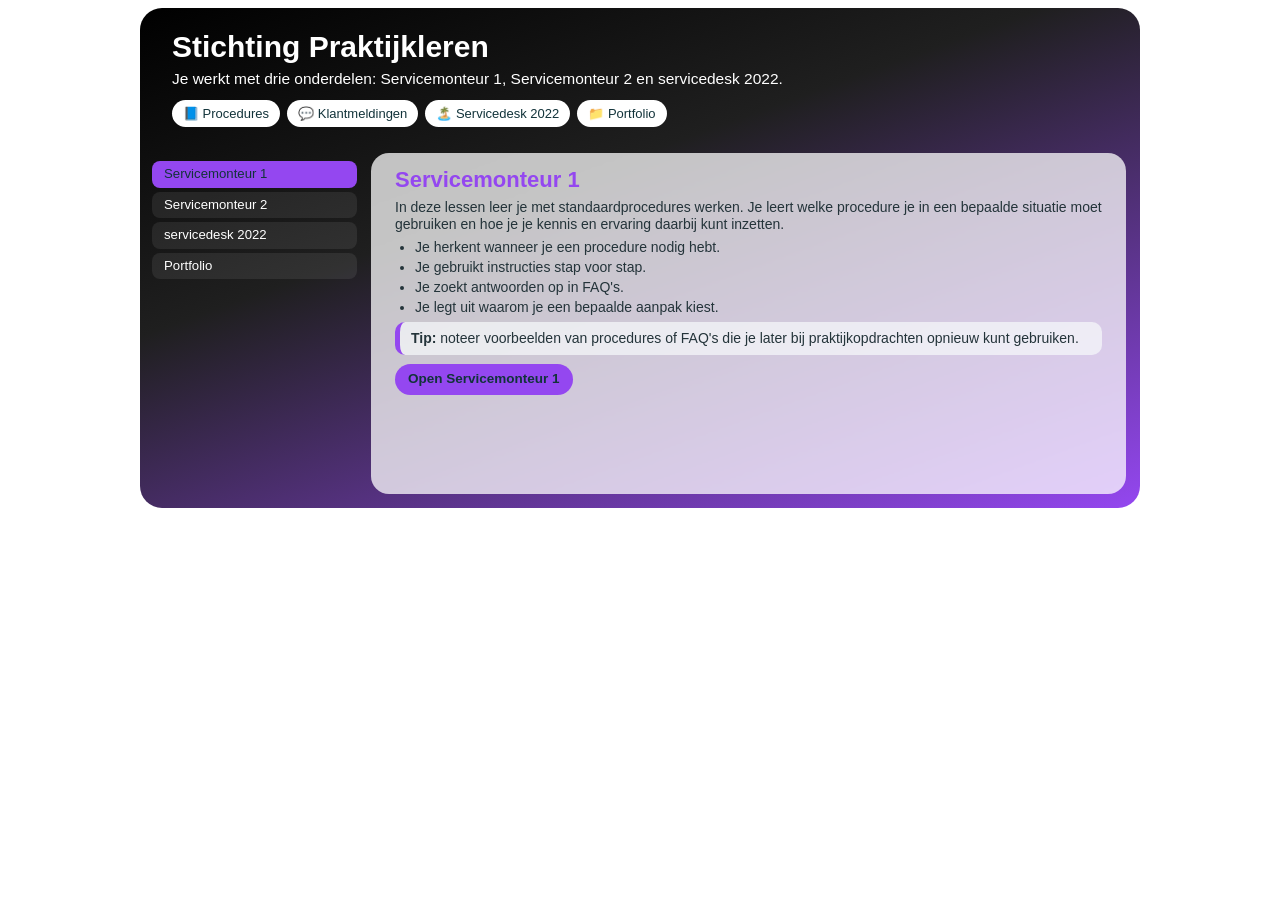
==== connectedspl.html @ fda85d9c "Add files via upload" ====
<!DOCTYPE html>
<html lang="nl">
<head>
<meta charset="UTF-8">
<title>Stichting Praktijkleren - Service Monteur</title>

<style>
* {
  box-sizing: border-box;
}

.tab-wrapper {
  width: 1000px;
  height: 500px;
  margin: 0 auto;
  font-family: Arial, sans-serif;
  overflow: hidden;
  border-radius: 22px;
  background: linear-gradient(160deg, #000000 0%, #1f1f1f 38%, #9447F0 100%);
}

.banner {
  height: 145px;
  box-sizing: border-box;
  background: transparent;
  border-radius: 22px 22px 0 0;
  color: white;
  padding: 22px 32px 16px;
}

.banner h1 {
  margin: 0 0 6px;
  font-size: 30px;
  line-height: 1.1;
  color: white;
}

.banner p {
  margin: 0;
  font-size: 15.5px;
  line-height: 1.35;
  max-width: 870px;
  color: white;
}

.chips {
  display: flex;
  gap: 7px;
  flex-wrap: wrap;
  margin-top: 10px;
}

.chips span {
  background: white;
  color: #12333a;
  border-radius: 999px;
  padding: 6px 11px;
  font-size: 13px;
}

.tab-page {
  height: 355px;
  display: flex;
  gap: 12px;
  border: none;
  border-radius: 0 0 22px 22px;
  overflow: hidden;
  background: transparent;
  padding: 0 14px 14px 0;
}

.tab-menu {
  flex: 0 0 205px;
  width: 205px;
  background: transparent;
  padding: 8px 0 10px 12px;
  overflow: hidden;
  position: relative;
  z-index: 2;
}

.tab-button {
  width: 100%;
  display: block;
  border: none;
  background: rgba(255,255,255,0.08);
  color: white;
  text-align: left;
  padding: 6px 12px;
  margin-bottom: 4px;
  border-radius: 8px;
  cursor: pointer;
  font-size: 13.2px;
  line-height: 1.1;
}

.tab-button:hover,
.tab-button.active {
  background: #9447F0;
  color: #12333a;
}

.tab-content-area {
  flex: 1 1 auto;
  min-width: 0;
  height: 341px;
  padding: 14px 24px;
  overflow-y: hidden;
  background: rgba(255,255,255,0.74);
  border-radius: 18px;
  backdrop-filter: blur(1px);
  position: relative;
  z-index: 1;
}

.tab-content {
  display: none;
}

.tab-content.active {
  display: block;
}

.tab-content h2 {
  color: #9447F0;
  margin: 0 0 6px;
  font-size: 22px;
}

.tab-content p {
  font-size: 14px;
  line-height: 1.24;
  margin: 0 0 5px;
  color: #24343a;
}

.tab-content ul,
.tab-content ol {
  margin: 4px 0 6px 20px;
  padding: 0;
}

.tab-content li {
  font-size: 14px;
  line-height: 1.22;
  margin-bottom: 3px;
  color: #24343a;
}

.note,
.info {
  background: rgba(247,250,251,0.72);
  border-left: 5px solid #9447F0;
  padding: 8px 11px;
  border-radius: 10px;
  color: #24343a;
  margin: 7px 0;
  font-size: 14px;
  line-height: 1.22;
}

.action-link {
  display: inline-block;
  background: #9447F0;
  color: #12333a;
  text-decoration: none;
  border-radius: 999px;
  padding: 7px 13px;
  font-weight: bold;
  font-size: 13.5px;
  margin-top: 4px;
}

.action-link:hover {
  background:  #E5C7FE;
  color: #12333a;
}

.badge {
  display: inline-block;
  background: #1e7e8f;
  color: white;
  border-radius: 999px;
  padding: 5px 10px;
  font-size: 12.5px;
  margin-bottom: 4px;
}

/* Voorkomt dat vlakken over elkaar heen schuiven of content wordt afgesneden */
.tab-wrapper {
  width: min(1000px, 100%);
  min-height: 500px;
  height: auto;
}

.banner {
  min-height: 145px;
  height: auto;
}

.tab-page {
  min-height: 355px;
  height: auto;
  align-items: stretch;
  padding: 0 14px 14px 12px;
  gap: 14px;
  overflow: visible;
}

.tab-menu {
  flex: 0 0 205px;
  width: 205px;
  padding-left: 0;
  overflow: visible;
}

.tab-content-area {
  flex: 1 1 auto;
  min-width: 0;
  height: auto;
  min-height: 341px;
  max-height: none;
  overflow-y: auto;
  margin: 0;
}

.tab-button {
  position: relative;
  z-index: 3;
}

@media (max-width: 760px) {
  .tab-page {
    flex-direction: column;
    padding: 0 12px 14px;
  }

  .tab-menu {
    width: 100%;
    flex: 0 0 auto;
    display: flex;
    flex-wrap: wrap;
    gap: 6px;
    padding: 8px 0 0;
  }

  .tab-button {
    width: auto;
    margin-bottom: 0;
  }
}
</style>
</head>

<body>

<div class="tab-wrapper">

  <section class="banner">
    <h1>Stichting Praktijkleren</h1>
    <p>Je werkt met drie onderdelen: Servicemonteur 1, Servicemonteur 2 en servicedesk 2022.</p>

    <div class="chips">
      <span>📘 Procedures</span>
      <span>💬 Klantmeldingen</span>
      <span>🏝️ Servicedesk 2022</span>
      <span>📁 Portfolio</span>
    </div>
  </section>

  <div class="tab-page">
    <div class="tab-menu">
      <button class="tab-button active" onclick="openTab(event, 'procedures')">Servicemonteur 1</button>
      <button class="tab-button" onclick="openTab(event, 'meldingen')">Servicemonteur 2</button>
      <button class="tab-button" onclick="openTab(event, 'servicedesk')">servicedesk 2022</button>
      <button class="tab-button" onclick="openTab(event, 'portfolio')">Portfolio</button>
    </div>

    <div class="tab-content-area">

      <div id="procedures" class="tab-content active">
        <h2>Servicemonteur 1</h2>
        <p>In deze lessen leer je met standaardprocedures werken. Je leert welke procedure je in een bepaalde situatie moet gebruiken en hoe je je kennis en ervaring daarbij kunt inzetten.</p>
        <ul>
          <li>Je herkent wanneer je een procedure nodig hebt.</li>
          <li>Je gebruikt instructies stap voor stap.</li>
          <li>Je zoekt antwoorden op in FAQ's.</li>
          <li>Je legt uit waarom je een bepaalde aanpak kiest.</li>
        </ul>
        <p class="info"><strong>Tip:</strong> noteer voorbeelden van procedures of FAQ's die je later bij praktijkopdrachten opnieuw kunt gebruiken.</p>
        <p><a class="action-link" href="https://www.stichtingpraktijkleren.nl/index.php?id=150862" target="_blank" rel="noopener">Open Servicemonteur 1</a></p>
      </div>

      <div id="meldingen" class="tab-content">
        <h2>Servicemonteur 2</h2>
        <p>In deze module ga je in iedere les met een andere melding van een klant aan de slag. De nadruk ligt op het analyseren van de melding.</p>
        <p>Je onderzoekt hoe je duidelijk krijgt wat het probleem nu eigenlijk is. Daarbij leer je goede vragen stellen, informatie ordenen en bepalen welke vervolgstap logisch is.</p>
        <ul>
          <li>Je leest of beluistert de klantmelding zorgvuldig.</li>
          <li>Je haalt de belangrijkste informatie uit de melding.</li>
          <li>Je bepaalt welke informatie nog ontbreekt.</li>
          <li>Je formuleert wat het echte probleem waarschijnlijk is.</li>
        </ul>
        <p><a class="action-link" href="https://www.stichtingpraktijkleren.nl/index.php?id=150864" target="_blank" rel="noopener">Open Servicemonteur 2</a></p>
      </div>

      <div id="servicedesk" class="tab-content">
        <h2>servicedesk 2022</h2>
        <p>In deze simulatieomgeving werk je als servicedeskmedewerker op het vakantie-eiland <strong>AmeRijck</strong>. Je krijgt te maken met vragen, meldingen en situaties die passen bij een ICT-servicedesk.</p>
        <p>Je gebruikt wat je eerder hebt geleerd: zorgvuldig lezen, het probleem analyseren, passende informatie zoeken en duidelijk vastleggen wat je doet.</p>
        <ul>
          <li>Je oefent met realistische servicedesk-situaties.</li>
          <li>Je bepaalt welke melding of vraag prioriteit heeft.</li>
          <li>Je gebruikt procedures en informatiebronnen om keuzes te maken.</li>
          <li>Je legt je oplossing of vervolgstap duidelijk vast.</li>
        </ul>
        <p class="info"><strong>Tip:</strong> maak screenshots van belangrijke stappen in de simulatie. Die kun je gebruiken als bewijs in je portfolio.</p>
        <p><a class="action-link" href="https://www.stichtingpraktijkleren.nl/ict/it-systems-devices/5f34c5ca6f7fc127026cde83/" target="_blank" rel="noopener">Open servicedesk 2022</a></p>
      </div>

      <div id="portfolio" class="tab-content">
        <h2>Portfolio-tip</h2>
        <p>Laat in je portfolio zien dat je gestructureerd kunt werken met informatie en klantmeldingen. Bewaar niet alleen eindantwoorden, maar ook bewijs van je denkproces.</p>
        <ul>
          <li>Screenshot of notitie van de lessen die je hebt gemaakt.</li>
          <li>Voorbeeld van een gebruikte procedure, instructie of FAQ.</li>
          <li>Korte analyse van een klantmelding: wat is het probleem?</li>
          <li>Screenshot of bewijs uit de simulatieomgeving servicedesk 2022.</li>
          <li>Korte uitleg: welke informatie miste je nog?</li>
          <li>Reflectie: wat ging goed en wat wil je nog oefenen?</li>
        </ul>
        <p class="note"><strong>Belangrijk:</strong> verzamel bewijs terwijl je werkt. Dan hoef je achteraf niet alles opnieuw op te zoeken.</p>
      </div>

    </div>
  </div>
</div>

<script>
function openTab(event, tabId) {
  document.querySelectorAll(".tab-content").forEach(function(content) {
    content.classList.remove("active");
  });

  document.querySelectorAll(".tab-button").forEach(function(button) {
    button.classList.remove("active");
  });

  document.getElementById(tabId).classList.add("active");
  event.currentTarget.classList.add("active");
}
</script>

</body>
</html>
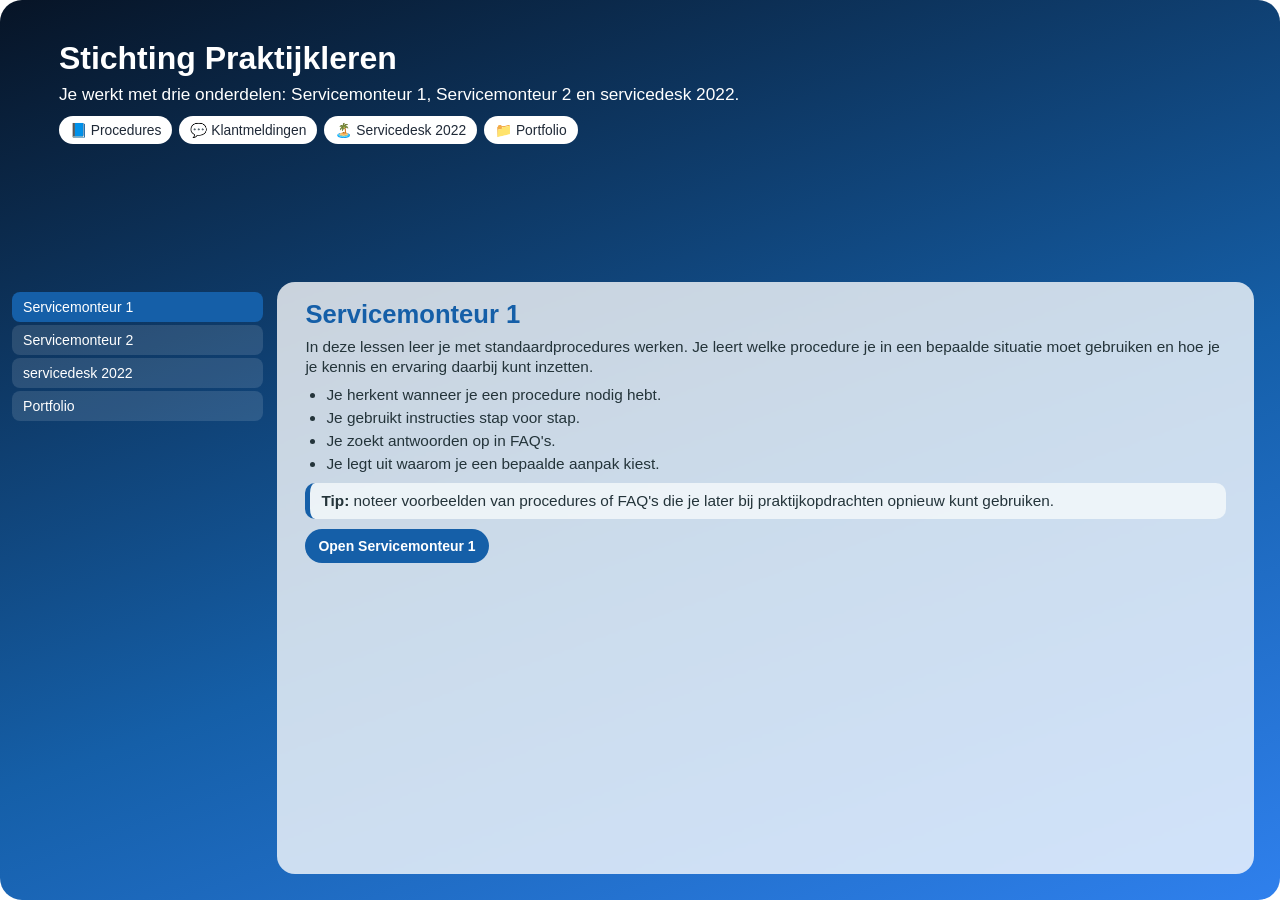
==== commit 6ccec77a: "Add files via upload" ====
--- a/connectedspl.html
+++ b/connectedspl.html
@@ -250,9 +250,10 @@
   }
 }
 </style>
+<link rel="stylesheet" href="style.css">
 </head>
 
-<body>
+<body data-page="spl">
 
 <div class="tab-wrapper">
 
--- a/style.css
+++ b/style.css
@@ -0,0 +1,15 @@
+/* BPV – centrale vormgeving. Kleuren uit Kleuren Canvas. */
+:root{--kleur-01:#2F80ED;--kleur-02:#CFE7FF;--kleur-03:#78B7F3;--kleur-04:#155FA8;--ink:#101828;--glass:rgba(255,255,255,.76)}
+*{box-sizing:border-box}html,body{width:100%;min-height:100%;margin:0;font-family:Arial,Helvetica,sans-serif}body{overflow:hidden;background:transparent}
+/* Foto-index */
+.landing-page{display:grid;place-items:start center;background:#1f1f1f}.landing-shell{width:min(1000px,100vw);height:500px;overflow:hidden;border-radius:24px;box-shadow:0 18px 46px rgba(0,0,0,.25)}.landing-link{position:relative;display:block;width:100%;height:100%;overflow:hidden}.landing-photo{display:block;width:100%;height:100%;object-fit:cover;transition:transform .3s ease}.landing-link:hover .landing-photo{transform:scale(1.035)}.landing-copy{position:absolute;left:48px;bottom:42px;color:#fff;text-shadow:0 2px 8px #000;font-size:18px;font-weight:700}.landing-copy strong{display:block;font-size:48px;line-height:1}
+/* Menu */
+.menu-page{display:grid;place-items:start center}.menu-page .page-shell{width:min(1000px,100vw);height:500px;padding:18px 24px;overflow:hidden;border-radius:24px;background:radial-gradient(circle at 12% 8%,rgba(255,255,255,.26),transparent 30%),linear-gradient(145deg,#071426 0%,var(--kleur-04) 52%,var(--kleur-01) 100%)}.menu-layout{height:100%;display:grid;grid-template-columns:1fr .92fr;gap:24px}.menu-copy{align-self:center;padding:25px;border-radius:20px;background:var(--glass)}.menu-copy h1{margin:0 0 12px;font-size:34px;color:var(--kleur-04)}.menu-copy p{margin:0;font-size:16px;line-height:1.45}.menu-links{display:grid;align-content:center;gap:9px}.menu-links a{display:grid;grid-template-columns:46px 1fr 20px;align-items:center;gap:11px;min-height:72px;padding:10px 15px;border-left:7px solid var(--kleur-01);border-radius:16px;background:var(--glass);color:var(--ink);text-decoration:none;transition:transform .16s ease,background .16s ease}.menu-links a:hover{transform:translateY(-2px);background:#fff}.menu-icon{display:grid;place-items:center;width:42px;height:42px;border-radius:12px;background:var(--kleur-02);color:var(--kleur-04);font-weight:900}.menu-links b{display:block;font-size:17px}.menu-links small{color:#344054;font-size:12px}.menu-arrow{color:var(--kleur-04);font-size:22px;font-weight:900}
+/* Popup */
+.page-modal{position:fixed;z-index:9999;inset:0;display:none;align-items:center;justify-content:center;padding:2.5vh 2.5vw;background:rgba(0,0,0,.22);backdrop-filter:blur(2px)}.page-modal.is-open{display:flex}.page-modal__window{position:relative;width:95vw;height:95vh;overflow:hidden;border-radius:22px;background:rgba(255,255,255,.92);opacity:.92;box-shadow:0 28px 80px rgba(0,0,0,.52)}.page-modal__frame{width:100%;height:100%;border:0}.page-modal__close{position:absolute;z-index:2;top:12px;right:14px;width:40px;height:40px;border:1px solid #fff;border-radius:50%;background:#101828;color:#fff;font-size:27px;cursor:pointer}
+/* Lespagina's */
+body[data-page]{height:100vh;overflow:hidden}body[data-page] .tab-wrapper{width:100%;height:100%;overflow:hidden;background:linear-gradient(160deg,#071426 0%,#155FA8 58%,#2F80ED 100%)}body[data-page] .banner{height:calc(28% + 30px);padding:3.2% 4.6% 1.8%;color:#fff}body[data-page] .banner h1{margin:0 0 7px;color:#fff;font-size:clamp(24px,2.5vw,38px);line-height:1.08}body[data-page] .banner p{margin:0;max-width:870px;color:#fff;font-size:clamp(14px,1.35vw,19px);line-height:1.34}body[data-page] .chips{display:flex;flex-wrap:wrap;gap:7px;margin-top:10px}body[data-page] .chips span{padding:6px 11px;border-radius:999px;background:#fff;color:#1f2937;font-size:clamp(11px,1.08vw,14px);white-space:nowrap}body[data-page] .tab-page{display:flex;gap:14px;height:calc(72% - 30px);padding:0 2% 2% 0;overflow:hidden}body[data-page] .tab-menu{flex:0 0 21%;width:21%;padding:10px 0 10px 12px;overflow:hidden}body[data-page] .tab-button{display:block;width:100%;margin:0 0 3px;padding:7px 11px;border:0;border-radius:8px;background:rgba(255,255,255,.12);color:#fff;text-align:left;font-size:clamp(11px,1.1vw,15px);line-height:1.14;cursor:pointer}body[data-page] .tab-button:hover,body[data-page] .tab-button.active{background:var(--kleur-04)}body[data-page] .tab-content-area{flex:1;min-width:0;height:100%;padding:18px 28px;overflow:hidden;border-radius:18px;background:rgba(255,255,255,.78);color:#24343a}body[data-page] .tab-content{display:none}body[data-page] .tab-content.active{display:block}body[data-page] .tab-content h2{margin:0 0 8px;color:var(--kleur-04);font-size:clamp(22px,2vw,30px)}body[data-page] .tab-content p,body[data-page] .tab-content li{font-size:clamp(13px,1.2vw,17px);line-height:1.32}body[data-page] .tab-content p{margin:0 0 7px}body[data-page] .tab-content ul,body[data-page] .tab-content ol{margin:5px 0 8px 21px;padding:0}body[data-page] .tab-content li{margin-bottom:3px}body[data-page] .note,body[data-page] .info{margin:8px 0;padding:8px 11px;border-left:5px solid var(--kleur-04);border-radius:10px;background:rgba(247,250,251,.78)}body[data-page] .action-link{display:inline-block;margin:3px 5px 3px 0;padding:8px 13px;border-radius:999px;background:var(--kleur-04);color:#fff;text-decoration:none;font-weight:700;font-size:14px}
+body[data-page] { display: block; }
+
+/* Beroepsproject */
+body[data-page="beroepsproject"] .page-shell{width:100%;height:100%;padding:22px;overflow:hidden;border-radius:0;background:linear-gradient(145deg,#071426,#155FA8 60%,#2F80ED)}body[data-page="beroepsproject"] .content-grid{height:100%;display:grid;grid-template-columns:.95fr 1.05fr;gap:16px}body[data-page="beroepsproject"] .left-column{display:grid;grid-template-rows:auto 1fr;gap:12px}body[data-page="beroepsproject"] .glass-card,body[data-page="beroepsproject"] .topic-card{padding:15px 18px;border-left:7px solid var(--kleur-01);border-radius:18px;background:var(--glass)}body[data-page="beroepsproject"] .pill{display:inline-block;margin-bottom:7px;padding:6px 10px;border-radius:999px;background:#fff;color:var(--kleur-04);font-size:12px;font-weight:800}body[data-page="beroepsproject"] .section-title{margin:0 0 8px;font-size:22px;color:var(--kleur-04)}body[data-page="beroepsproject"] .body-text,body[data-page="beroepsproject"] .topic-desc,body[data-page="beroepsproject"] .topic-examples{margin:0 0 8px;font-size:14px;line-height:1.32}body[data-page="beroepsproject"] .tags{display:flex;gap:7px}body[data-page="beroepsproject"] .tag{padding:6px 10px;border-radius:999px;background:#fff;font-size:12px;font-weight:700}body[data-page="beroepsproject"] .section-heading{margin:2px 0 8px;color:#fff;font-weight:900}body[data-page="beroepsproject"] .topic-list{display:grid;gap:9px}body[data-page="beroepsproject"] .topic-title{margin:0 0 5px;color:var(--kleur-04);font-size:17px}body[data-page="beroepsproject"] .label{color:var(--kleur-04);font-weight:800}
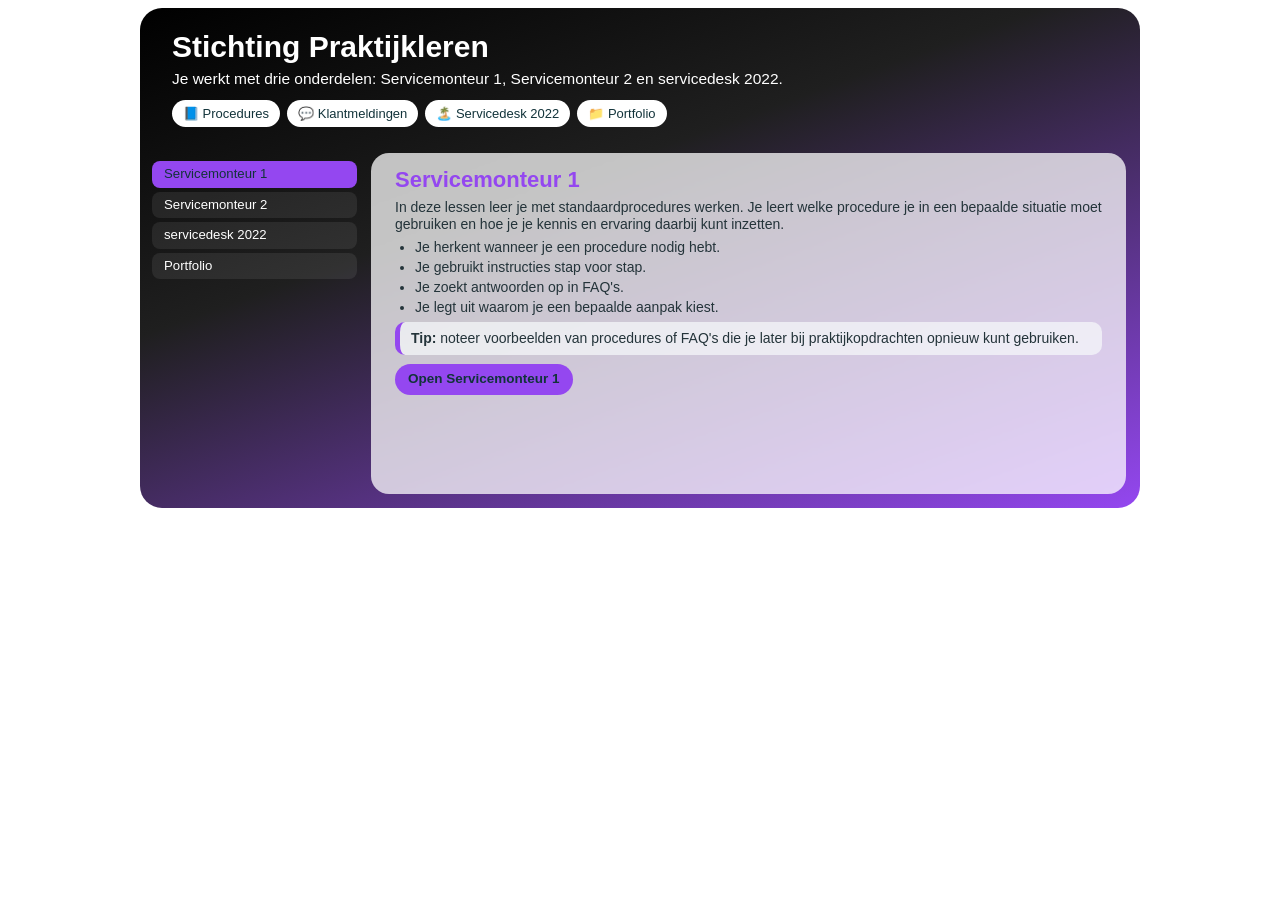
==== commit 368baaee: "Add files via upload" ====
--- a/connectedspl.html
+++ b/connectedspl.html
@@ -250,10 +250,9 @@
   }
 }
 </style>
-<link rel="stylesheet" href="style.css">
 </head>
 
-<body data-page="spl">
+<body>
 
 <div class="tab-wrapper">
 
